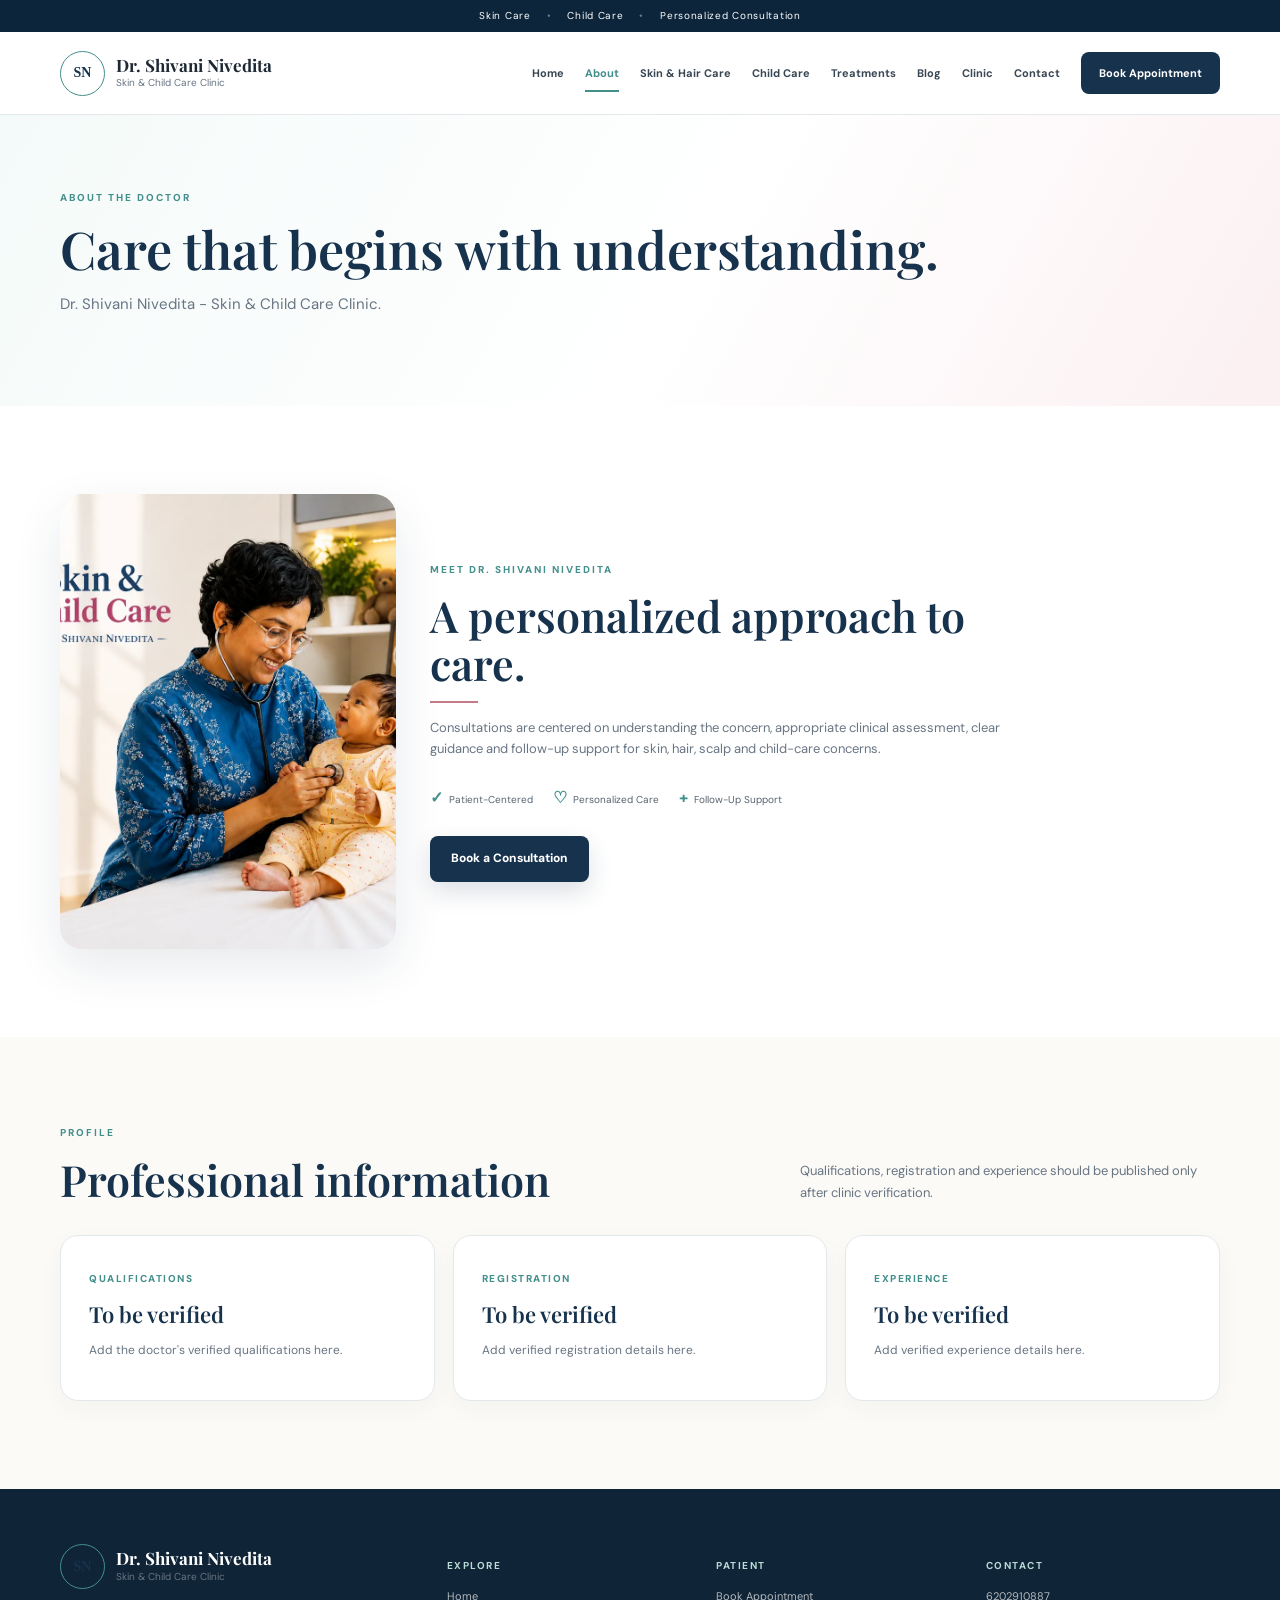
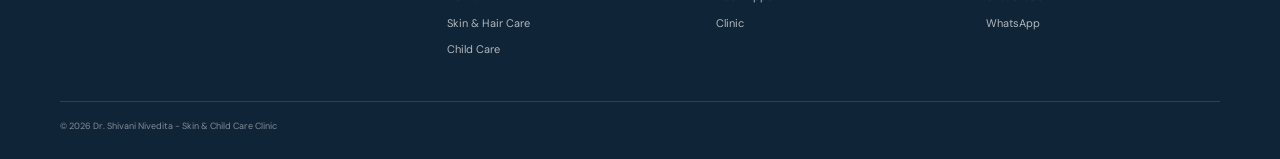
==== about.html @ 40f439fd "Add dedicated doctor about page" ====
<!doctype html><html lang="en"><head><meta charset="UTF-8"><meta name="viewport" content="width=device-width,initial-scale=1"><meta name="description" content="About Dr. Shivani Nivedita and her patient-centered Skin & Child Care Clinic."><title>About Dr. Shivani Nivedita | Skin & Child Care Clinic</title><link rel="stylesheet" href="clinic.css"><link href="https://fonts.googleapis.com/css2?family=DM+Sans:wght@400;500;600;700&family=Playfair+Display:wght@600;700&display=swap" rel="stylesheet"></head><body><div class="topline">Skin Care <span>•</span> Child Care <span>•</span> Personalized Consultation</div><header class="header"><div class="container nav-wrap"><a class="brand" href="index.html"><span class="brand-mark">SN</span><span><b>Dr. Shivani Nivedita</b><small>Skin & Child Care Clinic</small></span></a><button class="menu-toggle">☰</button><nav class="nav"><a href="index.html">Home</a><a class="active" href="about.html">About</a><a href="skin-hair-care.html">Skin & Hair Care</a><a href="child-care.html">Child Care</a><a href="treatments.html">Treatments</a><a href="blog.html">Blog</a><a href="clinic.html">Clinic</a><a href="contact.html">Contact</a><a class="nav-btn" href="appointment.html">Book Appointment</a></nav></div></header><main><section class="page-hero"><div class="container"><div class="eyebrow">ABOUT THE DOCTOR</div><h1>Care that begins with understanding.</h1><p>Dr. Shivani Nivedita - Skin & Child Care Clinic.</p></div></section><section class="section"><div class="container intro-grid"><div class="portrait"><img src="doctor-shivani.jpg" alt="Dr. Shivani Nivedita"></div><div><div class="eyebrow">MEET DR. SHIVANI NIVEDITA</div><h2>A personalized approach to care.</h2><div class="rule"></div><p>Consultations are centered on understanding the concern, appropriate clinical assessment, clear guidance and follow-up support for skin, hair, scalp and child-care concerns.</p><div class="mini-features"><span><b>✓</b>Patient-Centered</span><span><b>♡</b>Personalized Care</span><span><b>+</b>Follow-Up Support</span></div><a class="btn primary" href="appointment.html">Book a Consultation</a></div></div></section><section class="section tinted"><div class="container"><div class="section-title"><div><div class="eyebrow">PROFILE</div><h2>Professional information</h2></div><p>Qualifications, registration and experience should be published only after clinic verification.</p></div><div class="content-grid"><article class="info-card"><span class="number">QUALIFICATIONS</span><h3>To be verified</h3><p>Add the doctor's verified qualifications here.</p></article><article class="info-card"><span class="number">REGISTRATION</span><h3>To be verified</h3><p>Add verified registration details here.</p></article><article class="info-card"><span class="number">EXPERIENCE</span><h3>To be verified</h3><p>Add verified experience details here.</p></article></div></div></section></main><footer><div class="container footer-grid"><div><div class="brand"><span class="brand-mark">SN</span><span><b>Dr. Shivani Nivedita</b><small>Skin & Child Care Clinic</small></span></div></div><div><h4>Explore</h4><a href="index.html">Home</a><a href="skin-hair-care.html">Skin & Hair Care</a><a href="child-care.html">Child Care</a></div><div><h4>Patient</h4><a href="appointment.html">Book Appointment</a><a href="clinic.html">Clinic</a></div><div><h4>Contact</h4><a href="tel:+916202910887">6202910887</a><a href="https://wa.me/916202910887">WhatsApp</a></div></div><div class="container footer-bottom">© 2026 Dr. Shivani Nivedita - Skin & Child Care Clinic</div></footer><div class="mobile-bar"><a href="tel:+916202910887">Call</a><a href="https://wa.me/916202910887">WhatsApp</a><a href="appointment.html">Book Appointment</a></div><script src="script.js"></script></body></html>
---- clinic.css ----
:root{--navy:#17324d;--navy2:#0d253a;--teal:#438f8b;--teal-light:#eaf6f4;--rose:#c47b88;--rose-light:#fbf0f2;--cream:#fbfaf7;--ink:#1d2834;--muted:#687583;--line:#e3e8eb;--shadow:0 18px 48px rgba(18,45,65,.10)}*{box-sizing:border-box}html{scroll-behavior:smooth}body{margin:0;color:var(--ink);font-family:'DM Sans',Arial,sans-serif;line-height:1.65;background:#fff}a{text-decoration:none;color:inherit}.container{width:min(1160px,calc(100% - 40px));margin:auto}.topline{height:32px;background:var(--navy2);color:#fff;display:flex;justify-content:center;align-items:center;gap:16px;font-size:10px;letter-spacing:.7px}.topline span{opacity:.4}.header{position:sticky;top:0;z-index:50;background:rgba(255,255,255,.97);backdrop-filter:blur(14px);border-bottom:1px solid var(--line)}.nav-wrap{min-height:82px;display:flex;align-items:center;justify-content:space-between}.brand{display:flex;align-items:center;gap:11px}.brand-mark{width:45px;height:45px;border:1.5px solid var(--teal);border-radius:50%;display:grid;place-items:center;color:var(--navy);font:700 14px Georgia,serif}.brand b{display:block;font:700 17px 'Playfair Display',Georgia,serif;line-height:1.2}.brand small{display:block;color:var(--muted);font-size:10px}.nav{display:flex;align-items:center;gap:21px;font-size:11px;font-weight:700;color:#394754}.nav a{padding:30px 0;position:relative}.nav a:hover,.nav a.active{color:var(--teal)}.nav a.active:after{content:'';position:absolute;left:0;right:0;bottom:20px;height:2px;background:var(--teal)}.nav-btn{background:var(--navy);color:#fff!important;padding:12px 18px!important;border-radius:8px}.menu-toggle{display:none;border:0;background:none;color:var(--navy);font-size:25px}.hero{background:linear-gradient(120deg,#fbf8f5,#fff 48%,#edf7f6)}.hero-grid{display:grid;grid-template-columns:48% 52%;min-height:620px}.hero-copy{display:flex;align-items:center;padding:60px 42px 60px 0}.eyebrow{font-size:10px;letter-spacing:2px;color:var(--teal);font-weight:800;margin-bottom:14px}.hero h1{font:600 58px/1.05 'Playfair Display',Georgia,serif;letter-spacing:-1.5px;color:var(--navy);margin:0}.hero h1 em{font-style:normal;color:var(--rose)}.hero p{font-size:15px;color:var(--muted);max-width:520px;margin:22px 0}.actions{display:flex;gap:12px;flex-wrap:wrap;margin-top:26px}.btn{display:inline-flex;align-items:center;justify-content:center;min-height:46px;padding:12px 20px;border-radius:8px;font-size:12px;font-weight:800;transition:.2s;border:1px solid transparent}.btn.primary{background:var(--navy);color:#fff;box-shadow:0 10px 24px rgba(23,50,77,.15)}.btn.primary:hover{transform:translateY(-2px);background:var(--navy2)}.btn.secondary{background:#fff;color:var(--navy);border-color:#bdc8ce}.trust{display:flex;gap:25px;flex-wrap:wrap;border-top:1px solid #e1e5e7;margin-top:30px;padding-top:20px;color:#687582;font-size:10px}.hero-visual{min-height:620px;overflow:hidden}.hero-visual img{width:100%;height:100%;object-fit:cover;object-position:center top;display:block}.service-strip{padding:20px 0 40px}.cards4{display:grid;grid-template-columns:repeat(4,1fr);gap:14px}.service-card{min-height:126px;padding:20px;border:1px solid var(--line);border-radius:16px;display:flex;align-items:center;gap:13px;box-shadow:0 7px 24px rgba(20,45,65,.04);transition:.2s}.service-card:hover{transform:translateY(-4px);box-shadow:var(--shadow)}.service-card.blush{background:var(--rose-light)}.service-card.mint{background:#eef8f7}.service-card.aqua{background:#edf7fb}.service-card.cream{background:#fdf8f1}.service-card i{width:48px;height:48px;flex:0 0 48px;border-radius:50%;background:#fff;display:grid;place-items:center;font-style:normal;color:var(--teal);font-size:22px}.service-card b{font:700 16px 'Playfair Display',Georgia,serif;color:var(--navy)}.service-card p{font-size:10px;line-height:1.45;color:var(--muted);margin:3px 0 0}.service-card>span{margin-left:auto;color:var(--teal);font-weight:800}.section{padding:88px 0}.intro-grid{display:grid;grid-template-columns:29% 51% 20%;gap:34px;align-items:center}.portrait{height:455px;border-radius:22px;overflow:hidden;background:#edf1f2;box-shadow:var(--shadow)}.portrait img{width:100%;height:100%;object-fit:cover;object-position:center top}.section h2{font:600 43px/1.1 'Playfair Display',Georgia,serif;color:var(--navy);margin:0}.intro-grid h3{font:600 19px 'Playfair Display',Georgia,serif;color:var(--rose);margin:13px 0}.intro-grid p{font-size:13px;color:var(--muted)}.rule{width:48px;height:2px;background:var(--rose);margin:14px 0}.mini-features{display:flex;gap:20px;flex-wrap:wrap;margin:25px 0}.mini-features span{font-size:10px;color:#566370}.mini-features b{color:var(--teal);font-size:16px;margin-right:6px}.text-btn,.outline-link{font-size:11px;font-weight:800;color:var(--teal)}.quote{width:180px;height:180px;border-radius:50%;background:var(--rose-light);display:flex;flex-direction:column;align-items:center;justify-content:center;text-align:center;padding:22px}.quote>strong{font:48px Georgia;color:#dda7b0;line-height:.4}.quote p{font:16px/1.35 Georgia;color:#39414a}.quote small{font-size:9px;color:var(--rose);font-weight:700}.tinted{background:var(--cream)}.section-title{display:flex;justify-content:space-between;align-items:end;gap:30px;margin-bottom:32px}.section-title p{max-width:420px;color:var(--muted);font-size:13px;margin:0}.condition-grid{display:grid;grid-template-columns:repeat(9,1fr);gap:10px}.condition-grid a{min-height:112px;padding:12px 6px;background:#fff;border:1px solid var(--line);border-radius:13px;display:flex;flex-direction:column;justify-content:center;align-items:center;text-align:center;gap:9px;color:var(--teal);font-size:22px}.condition-grid b{font-size:9px;line-height:1.3;color:var(--ink)}.outline-link{display:block;width:max-content;border:1px solid var(--teal);border-radius:8px;padding:11px 22px;margin:26px auto 0}.two-panels{display:grid;grid-template-columns:1fr 1fr;gap:18px}.two-panels>a{min-height:285px;border-radius:22px;padding:38px 34px;border:1px solid #e1e9ea;background:linear-gradient(135deg,#edf8f7,#fff)}.two-panels>a+a{background:linear-gradient(135deg,#fdf2f3,#fff);border-color:#f0dfe2}.two-panels small{font-size:10px;letter-spacing:1.8px;color:var(--teal);font-weight:800}.two-panels h2{font-size:35px;margin:12px 0}.two-panels p{color:var(--muted);font-size:13px}.two-panels b{font-size:11px;color:var(--navy)}.journey{padding:82px 0;background:var(--navy2);color:#fff}.journey h2{color:#fff}.journey .light{color:#b9dcd8}.journey-grid{display:grid;grid-template-columns:repeat(4,1fr);gap:20px;margin-top:40px}.journey-grid>div{border-top:1px solid rgba(255,255,255,.18);padding:18px 4px}.journey-grid small{color:#9fd0cb;font-weight:800}.journey-grid h3{font:22px 'Playfair Display',Georgia,serif;margin:11px 0 4px}.journey-grid p{font-size:11px;color:rgba(255,255,255,.65);margin:0}.location-card{display:grid;grid-template-columns:1fr 1fr;gap:50px;align-items:center;background:#f3f8f8;border-radius:25px;padding:48px}.location-card p{font-size:13px;color:var(--muted)}.details{border-top:1px solid #d8e2e2;border-bottom:1px solid #d8e2e2;padding:13px 0;margin:22px 0;display:flex;flex-direction:column}.details b{font-size:9px;letter-spacing:1.5px;color:var(--teal)}.details span{font-size:12px;color:var(--muted)}.location-art{min-height:310px;border-radius:22px;background:linear-gradient(145deg,#dbeceb,#f7ecee);display:flex;flex-direction:column;align-items:center;justify-content:center;text-align:center;color:var(--navy)}.location-art span{font-size:10px;letter-spacing:2px;color:var(--teal);font-weight:800}.location-art b{font:30px 'Playfair Display',Georgia,serif;margin:10px}.cta{background:var(--teal);padding:58px 0;color:#fff}.cta-inner{display:flex;align-items:center;justify-content:space-between;gap:30px}.cta h2{font:40px 'Playfair Display',Georgia,serif;margin:0;color:#fff}.cta p{font-size:12px;color:rgba(255,255,255,.78)}.cta-actions{display:flex;gap:10px;flex-wrap:wrap}.btn.light{background:#fff;color:var(--navy)}.btn.whatsapp{background:#fff;color:#356c5f}.btn.ghost{border-color:rgba(255,255,255,.55);color:#fff}footer{background:#102437;color:#fff}.footer-grid{display:grid;grid-template-columns:1.5fr 1fr 1fr 1fr;gap:35px;padding:55px 0 35px}.footer-grid h4{font-size:10px;letter-spacing:1.5px;text-transform:uppercase;color:#b9dcd8}.footer-grid a:not(.brand){display:block;font-size:11px;color:rgba(255,255,255,.68);margin:8px 0}.footer-grid p{font-size:11px;color:rgba(255,255,255,.5);max-width:330px}.footer-bottom{border-top:1px solid rgba(255,255,255,.13);padding:17px 0 25px;color:rgba(255,255,255,.48);font-size:9px}.mobile-bar{display:none}
.page-hero{background:linear-gradient(120deg,#f4faf9,#fff 55%,#fbf0f2);padding:75px 0}.page-hero h1{font:600 52px/1.08 'Playfair Display',Georgia,serif;color:var(--navy);margin:0}.page-hero p{max-width:700px;color:var(--muted);font-size:15px}.content-grid{display:grid;grid-template-columns:repeat(3,1fr);gap:18px}.info-card{border:1px solid var(--line);border-radius:18px;padding:28px;background:#fff;box-shadow:0 8px 25px rgba(20,45,65,.035)}.info-card h3{font:600 22px 'Playfair Display',Georgia,serif;color:var(--navy);margin:8px 0}.info-card p{font-size:12px;color:var(--muted)}.number{font-size:10px;letter-spacing:1.5px;color:var(--teal);font-weight:800}.faq-grid{display:grid;grid-template-columns:1fr 1fr;gap:12px}.faq details{border:1px solid var(--line);border-radius:14px;padding:16px}.faq summary{font:700 14px 'Playfair Display',Georgia,serif;cursor:pointer;color:var(--navy)}.faq p{font-size:11px;color:var(--muted)}.form-layout{display:grid;grid-template-columns:.8fr 1.2fr;gap:35px}.form-box{background:#fff;border:1px solid var(--line);border-radius:20px;padding:28px;box-shadow:var(--shadow)}.form-row{display:grid;grid-template-columns:1fr 1fr;gap:10px}.form-box input,.form-box select,.form-box textarea{width:100%;margin:0 0 10px;padding:13px;border:1px solid #dfe4e7;border-radius:8px;font:inherit;font-size:12px}.form-box button{width:100%;border:0;cursor:pointer}.whatsapp-box{display:inline-flex;margin-top:12px;padding:13px 16px;border:1px solid #cfe1dd;border-radius:9px;background:#f5fbfa;color:#356c5f;font-size:12px;font-weight:800}
@media(max-width:1050px){.nav{gap:12px}.condition-grid{grid-template-columns:repeat(5,1fr)}.intro-grid{grid-template-columns:34% 1fr}.quote{display:none}.hero h1{font-size:49px}}
@media(max-width:800px){.container{width:min(100% - 28px,680px)}.topline{font-size:9px}.nav{display:none;position:absolute;left:14px;right:14px;top:72px;background:#fff;border:1px solid var(--line);border-radius:14px;padding:8px;box-shadow:var(--shadow);flex-direction:column;align-items:stretch;gap:0}.nav.open{display:flex}.nav a{padding:12px}.nav a.active:after{display:none}.nav-btn{text-align:center;margin-top:5px}.menu-toggle{display:block}.hero-grid{display:flex;flex-direction:column-reverse}.hero-visual{min-height:390px;height:60vw;max-height:520px}.hero-copy{padding:48px 0}.hero h1{font-size:42px}.hero p{font-size:14px}.actions .btn{min-width:150px}.cards4{grid-template-columns:1fr 1fr}.service-card{min-height:116px;padding:15px}.section{padding:65px 0}.intro-grid{grid-template-columns:1fr}.portrait{height:420px;max-width:420px}.section h2{font-size:37px}.section-title{display:block}.section-title p{margin-top:10px}.condition-grid{grid-template-columns:repeat(3,1fr)}.two-panels{grid-template-columns:1fr}.journey-grid{grid-template-columns:1fr 1fr}.location-card{grid-template-columns:1fr;padding:30px}.location-art{min-height:230px}.cta-inner{display:block}.cta-actions{margin-top:24px}.footer-grid{grid-template-columns:1fr 1fr}.page-hero h1{font-size:42px}.content-grid{grid-template-columns:1fr 1fr}.form-layout{grid-template-columns:1fr}.mobile-bar{display:grid;position:fixed;left:0;right:0;bottom:0;z-index:100;grid-template-columns:1fr 1fr 1.35fr;background:var(--navy2);box-shadow:0 -8px 25px rgba(0,0,0,.12)}.mobile-bar a{color:#fff;text-align:center;padding:11px 5px;font-size:11px;border-right:1px solid rgba(255,255,255,.14)}body{padding-bottom:52px}}
@media(max-width:480px){.cards4,.content-grid,.faq-grid{grid-template-columns:1fr}.hero h1{font-size:37px}.hero-visual{height:430px}.actions{display:grid}.actions .btn{width:100%}.trust{gap:12px}.condition-grid{grid-template-columns:repeat(2,1fr)}.journey-grid{grid-template-columns:1fr}.footer-grid{grid-template-columns:1fr}.page-hero{padding:55px 0}.page-hero h1{font-size:36px}}
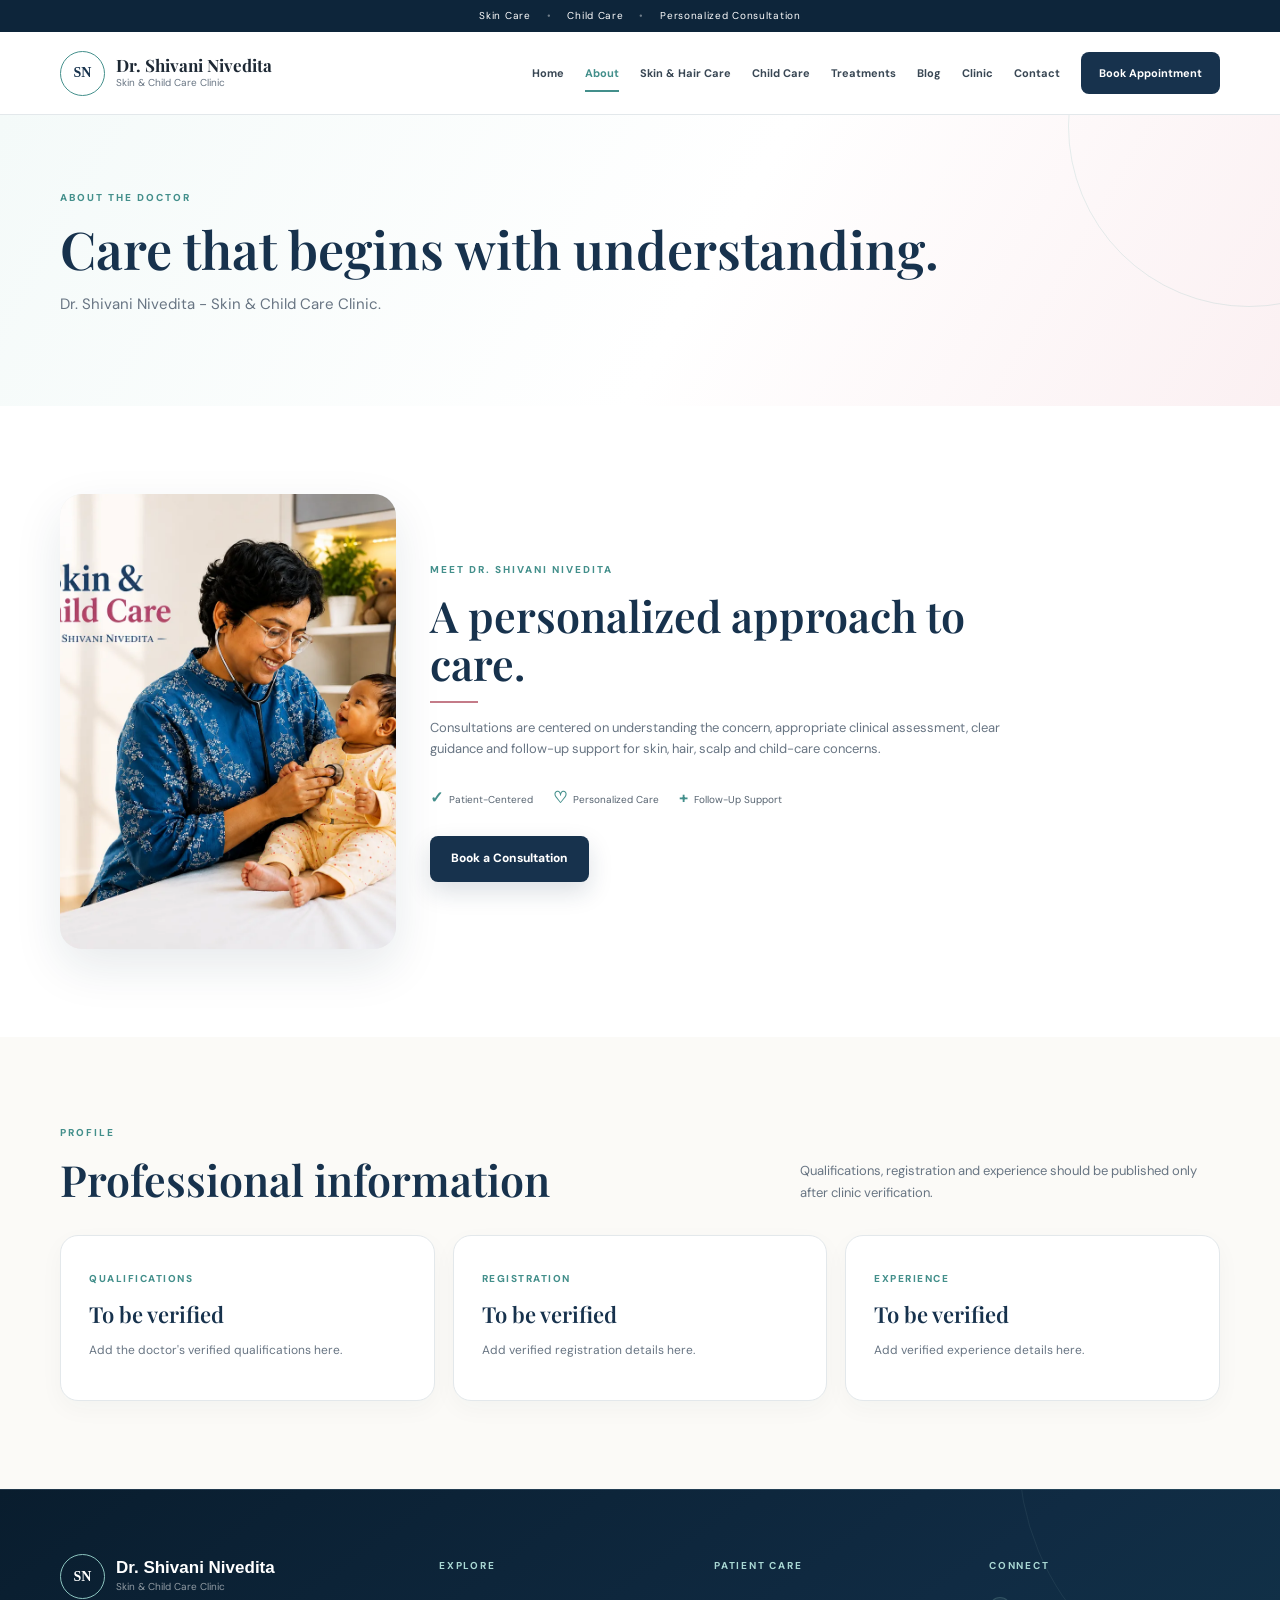
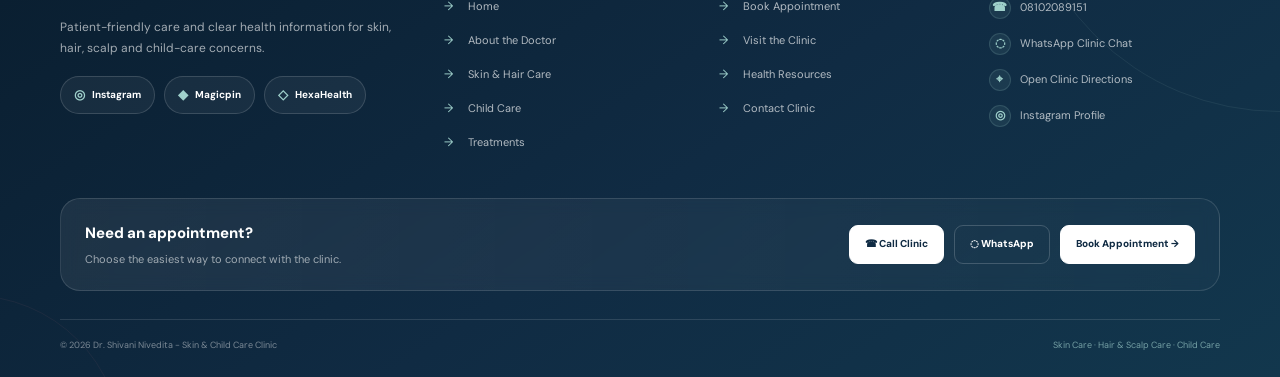
==== commit fc28ebd4: "Update clinic phone number on About page" ====
--- a/about.html
+++ b/about.html
@@ -1 +1 @@
-<!doctype html><html lang="en"><head><meta charset="UTF-8"><meta name="viewport" content="width=device-width,initial-scale=1"><meta name="description" content="About Dr. Shivani Nivedita and her patient-centered Skin & Child Care Clinic."><title>About Dr. Shivani Nivedita | Skin & Child Care Clinic</title><link rel="stylesheet" href="clinic.css"><link href="https://fonts.googleapis.com/css2?family=DM+Sans:wght@400;500;600;700&family=Playfair+Display:wght@600;700&display=swap" rel="stylesheet"></head><body><div class="topline">Skin Care <span>•</span> Child Care <span>•</span> Personalized Consultation</div><header class="header"><div class="container nav-wrap"><a class="brand" href="index.html"><span class="brand-mark">SN</span><span><b>Dr. Shivani Nivedita</b><small>Skin & Child Care Clinic</small></span></a><button class="menu-toggle">☰</button><nav class="nav"><a href="index.html">Home</a><a class="active" href="about.html">About</a><a href="skin-hair-care.html">Skin & Hair Care</a><a href="child-care.html">Child Care</a><a href="treatments.html">Treatments</a><a href="blog.html">Blog</a><a href="clinic.html">Clinic</a><a href="contact.html">Contact</a><a class="nav-btn" href="appointment.html">Book Appointment</a></nav></div></header><main><section class="page-hero"><div class="container"><div class="eyebrow">ABOUT THE DOCTOR</div><h1>Care that begins with understanding.</h1><p>Dr. Shivani Nivedita - Skin & Child Care Clinic.</p></div></section><section class="section"><div class="container intro-grid"><div class="portrait"><img src="doctor-shivani.jpg" alt="Dr. Shivani Nivedita"></div><div><div class="eyebrow">MEET DR. SHIVANI NIVEDITA</div><h2>A personalized approach to care.</h2><div class="rule"></div><p>Consultations are centered on understanding the concern, appropriate clinical assessment, clear guidance and follow-up support for skin, hair, scalp and child-care concerns.</p><div class="mini-features"><span><b>✓</b>Patient-Centered</span><span><b>♡</b>Personalized Care</span><span><b>+</b>Follow-Up Support</span></div><a class="btn primary" href="appointment.html">Book a Consultation</a></div></div></section><section class="section tinted"><div class="container"><div class="section-title"><div><div class="eyebrow">PROFILE</div><h2>Professional information</h2></div><p>Qualifications, registration and experience should be published only after clinic verification.</p></div><div class="content-grid"><article class="info-card"><span class="number">QUALIFICATIONS</span><h3>To be verified</h3><p>Add the doctor's verified qualifications here.</p></article><article class="info-card"><span class="number">REGISTRATION</span><h3>To be verified</h3><p>Add verified registration details here.</p></article><article class="info-card"><span class="number">EXPERIENCE</span><h3>To be verified</h3><p>Add verified experience details here.</p></article></div></div></section></main><footer><div class="container footer-grid"><div><div class="brand"><span class="brand-mark">SN</span><span><b>Dr. Shivani Nivedita</b><small>Skin & Child Care Clinic</small></span></div></div><div><h4>Explore</h4><a href="index.html">Home</a><a href="skin-hair-care.html">Skin & Hair Care</a><a href="child-care.html">Child Care</a></div><div><h4>Patient</h4><a href="appointment.html">Book Appointment</a><a href="clinic.html">Clinic</a></div><div><h4>Contact</h4><a href="tel:+916202910887">6202910887</a><a href="https://wa.me/916202910887">WhatsApp</a></div></div><div class="container footer-bottom">© 2026 Dr. Shivani Nivedita - Skin & Child Care Clinic</div></footer><div class="mobile-bar"><a href="tel:+916202910887">Call</a><a href="https://wa.me/916202910887">WhatsApp</a><a href="appointment.html">Book Appointment</a></div><script src="script.js"></script></body></html>+<!doctype html><html lang="en"><head><meta charset="UTF-8"><meta name="viewport" content="width=device-width,initial-scale=1"><meta name="description" content="About Dr. Shivani Nivedita and her patient-centered Skin & Child Care Clinic."><title>About Dr. Shivani Nivedita | Skin & Child Care Clinic</title><link rel="stylesheet" href="clinic.css"><link href="https://fonts.googleapis.com/css2?family=DM+Sans:wght@400;500;600;700&family=Playfair+Display:wght@600;700&display=swap" rel="stylesheet"></head><body><div class="topline">Skin Care <span>•</span> Child Care <span>•</span> Personalized Consultation</div><header class="header"><div class="container nav-wrap"><a class="brand" href="index.html"><span class="brand-mark">SN</span><span><b>Dr. Shivani Nivedita</b><small>Skin & Child Care Clinic</small></span></a><button class="menu-toggle">☰</button><nav class="nav"><a href="index.html">Home</a><a class="active" href="about.html">About</a><a href="skin-hair-care.html">Skin & Hair Care</a><a href="child-care.html">Child Care</a><a href="treatments.html">Treatments</a><a href="blog.html">Blog</a><a href="clinic.html">Clinic</a><a href="contact.html">Contact</a><a class="nav-btn" href="appointment.html">Book Appointment</a></nav></div></header><main><section class="page-hero"><div class="container"><div class="eyebrow">ABOUT THE DOCTOR</div><h1>Care that begins with understanding.</h1><p>Dr. Shivani Nivedita - Skin & Child Care Clinic.</p></div></section><section class="section"><div class="container intro-grid"><div class="portrait"><img src="doctor-shivani.jpg" alt="Dr. Shivani Nivedita"></div><div><div class="eyebrow">MEET DR. SHIVANI NIVEDITA</div><h2>A personalized approach to care.</h2><div class="rule"></div><p>Consultations are centered on understanding the concern, appropriate clinical assessment, clear guidance and follow-up support for skin, hair, scalp and child-care concerns.</p><div class="mini-features"><span><b>✓</b>Patient-Centered</span><span><b>♡</b>Personalized Care</span><span><b>+</b>Follow-Up Support</span></div><a class="btn primary" href="appointment.html">Book a Consultation</a></div></div></section><section class="section tinted"><div class="container"><div class="section-title"><div><div class="eyebrow">PROFILE</div><h2>Professional information</h2></div><p>Qualifications, registration and experience should be published only after clinic verification.</p></div><div class="content-grid"><article class="info-card"><span class="number">QUALIFICATIONS</span><h3>To be verified</h3><p>Add the doctor's verified qualifications here.</p></article><article class="info-card"><span class="number">REGISTRATION</span><h3>To be verified</h3><p>Add verified registration details here.</p></article><article class="info-card"><span class="number">EXPERIENCE</span><h3>To be verified</h3><p>Add verified experience details here.</p></article></div></div></section></main><footer><div class="container footer-grid"><div><div class="brand"><span class="brand-mark">SN</span><span><b>Dr. Shivani Nivedita</b><small>Skin & Child Care Clinic</small></span></div></div><div><h4>Explore</h4><a href="index.html">Home</a><a href="skin-hair-care.html">Skin & Hair Care</a><a href="child-care.html">Child Care</a></div><div><h4>Patient</h4><a href="appointment.html">Book Appointment</a><a href="clinic.html">Clinic</a></div><div><h4>Contact</h4><a href="tel:+918102089151">08102089151</a><a href="https://wa.me/918102089151">WhatsApp</a></div></div><div class="container footer-bottom">© 2026 Dr. Shivani Nivedita - Skin & Child Care Clinic</div></footer><div class="mobile-bar"><a href="tel:+918102089151">Call</a><a href="https://wa.me/918102089151">WhatsApp</a><a href="appointment.html">Book Appointment</a></div><script src="script.js"></script></body></html>
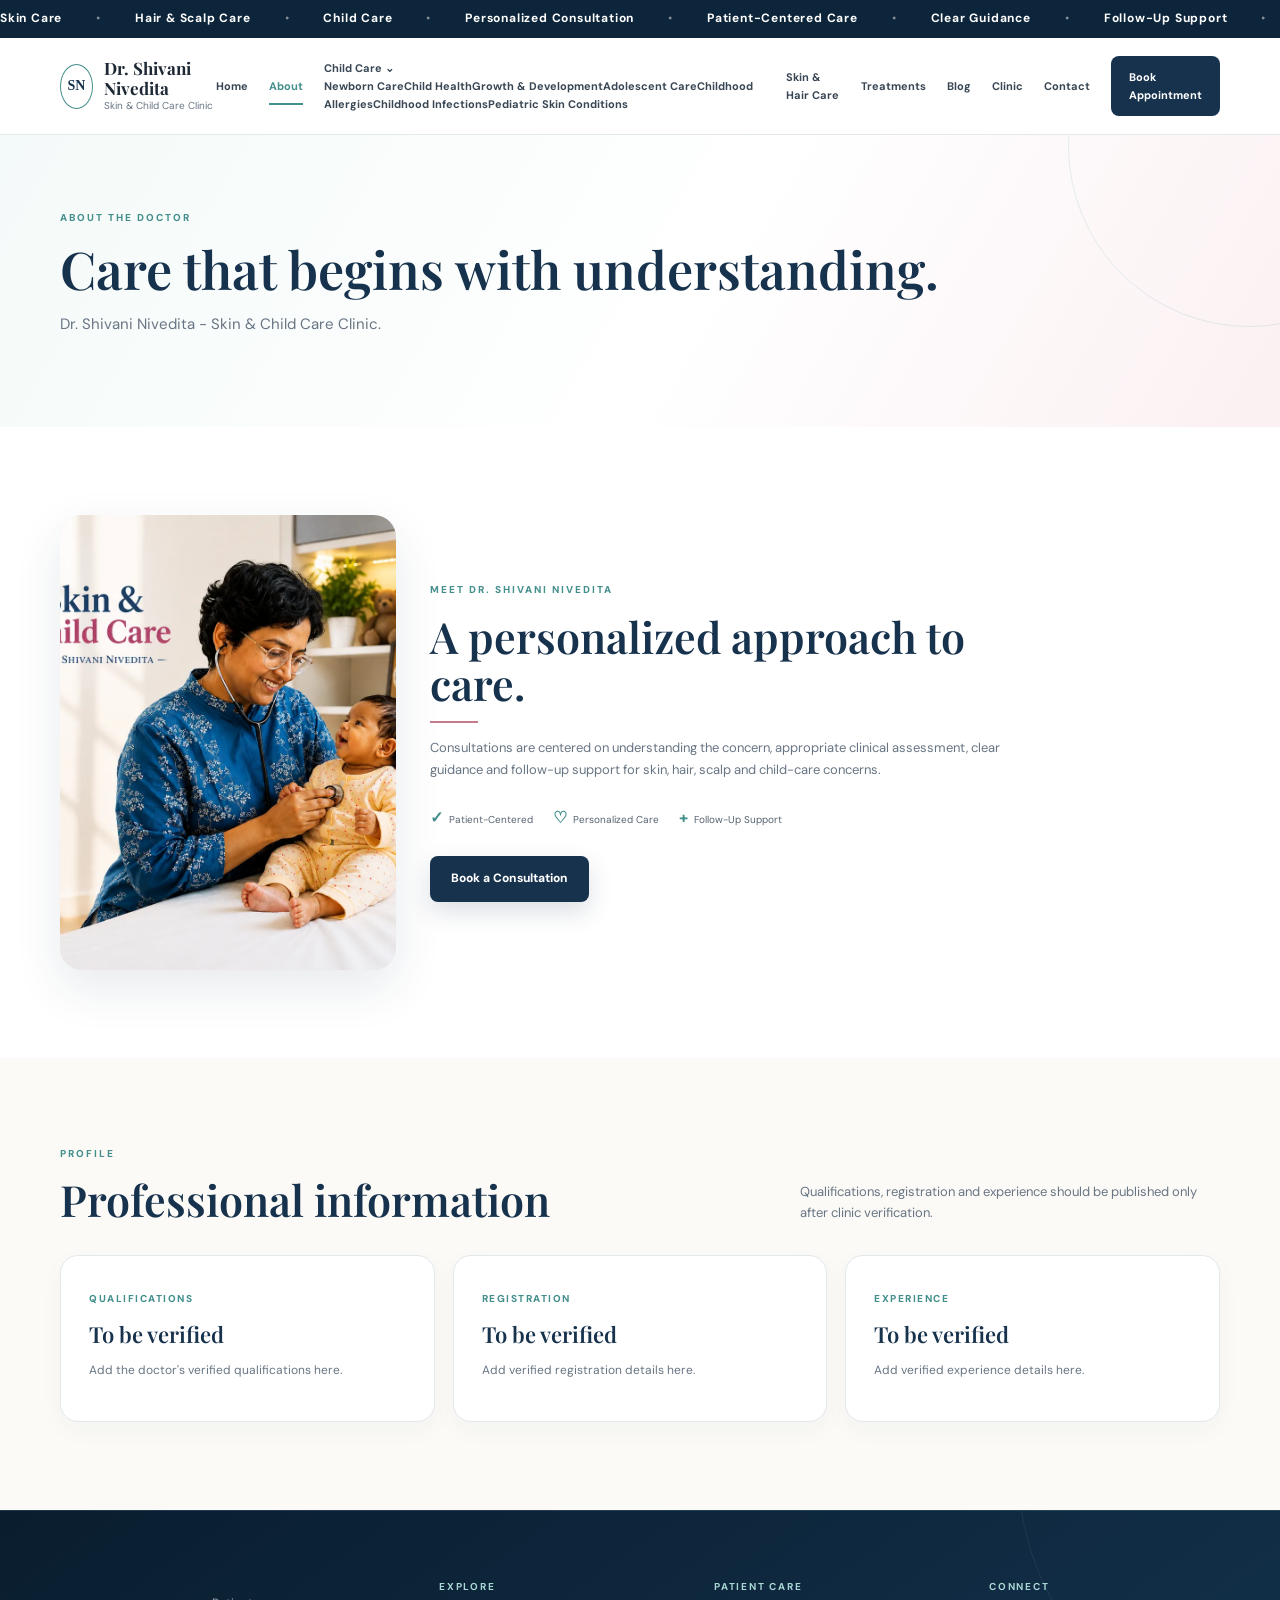
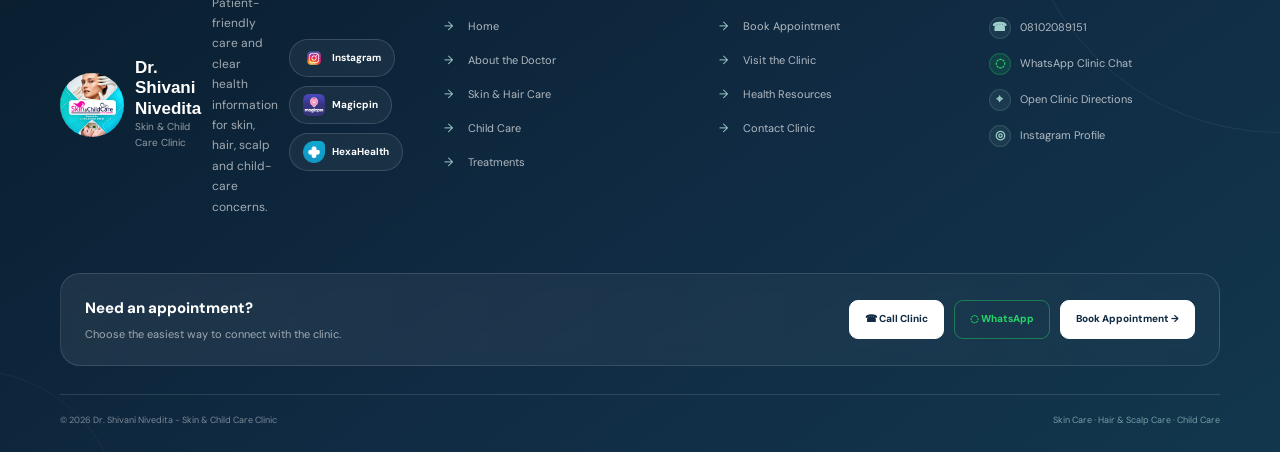
==== commit 38544447: "Reorder Child Care navigation and add newborn/adolescent categories" ====
--- a/about.html
+++ b/about.html
@@ -1 +1 @@
-<!doctype html><html lang="en"><head><meta charset="UTF-8"><meta name="viewport" content="width=device-width,initial-scale=1"><meta name="description" content="About Dr. Shivani Nivedita and her patient-centered Skin & Child Care Clinic."><title>About Dr. Shivani Nivedita | Skin & Child Care Clinic</title><link rel="stylesheet" href="clinic.css"><link href="https://fonts.googleapis.com/css2?family=DM+Sans:wght@400;500;600;700&family=Playfair+Display:wght@600;700&display=swap" rel="stylesheet"></head><body><div class="topline">Skin Care <span>•</span> Child Care <span>•</span> Personalized Consultation</div><header class="header"><div class="container nav-wrap"><a class="brand" href="index.html"><span class="brand-mark">SN</span><span><b>Dr. Shivani Nivedita</b><small>Skin & Child Care Clinic</small></span></a><button class="menu-toggle">☰</button><nav class="nav"><a href="index.html">Home</a><a class="active" href="about.html">About</a><a href="skin-hair-care.html">Skin & Hair Care</a><a href="child-care.html">Child Care</a><a href="treatments.html">Treatments</a><a href="blog.html">Blog</a><a href="clinic.html">Clinic</a><a href="contact.html">Contact</a><a class="nav-btn" href="appointment.html">Book Appointment</a></nav></div></header><main><section class="page-hero"><div class="container"><div class="eyebrow">ABOUT THE DOCTOR</div><h1>Care that begins with understanding.</h1><p>Dr. Shivani Nivedita - Skin & Child Care Clinic.</p></div></section><section class="section"><div class="container intro-grid"><div class="portrait"><img src="doctor-shivani.jpg" alt="Dr. Shivani Nivedita"></div><div><div class="eyebrow">MEET DR. SHIVANI NIVEDITA</div><h2>A personalized approach to care.</h2><div class="rule"></div><p>Consultations are centered on understanding the concern, appropriate clinical assessment, clear guidance and follow-up support for skin, hair, scalp and child-care concerns.</p><div class="mini-features"><span><b>✓</b>Patient-Centered</span><span><b>♡</b>Personalized Care</span><span><b>+</b>Follow-Up Support</span></div><a class="btn primary" href="appointment.html">Book a Consultation</a></div></div></section><section class="section tinted"><div class="container"><div class="section-title"><div><div class="eyebrow">PROFILE</div><h2>Professional information</h2></div><p>Qualifications, registration and experience should be published only after clinic verification.</p></div><div class="content-grid"><article class="info-card"><span class="number">QUALIFICATIONS</span><h3>To be verified</h3><p>Add the doctor's verified qualifications here.</p></article><article class="info-card"><span class="number">REGISTRATION</span><h3>To be verified</h3><p>Add verified registration details here.</p></article><article class="info-card"><span class="number">EXPERIENCE</span><h3>To be verified</h3><p>Add verified experience details here.</p></article></div></div></section></main><footer><div class="container footer-grid"><div><div class="brand"><span class="brand-mark">SN</span><span><b>Dr. Shivani Nivedita</b><small>Skin & Child Care Clinic</small></span></div></div><div><h4>Explore</h4><a href="index.html">Home</a><a href="skin-hair-care.html">Skin & Hair Care</a><a href="child-care.html">Child Care</a></div><div><h4>Patient</h4><a href="appointment.html">Book Appointment</a><a href="clinic.html">Clinic</a></div><div><h4>Contact</h4><a href="tel:+918102089151">08102089151</a><a href="https://wa.me/918102089151">WhatsApp</a></div></div><div class="container footer-bottom">© 2026 Dr. Shivani Nivedita - Skin & Child Care Clinic</div></footer><div class="mobile-bar"><a href="tel:+918102089151">Call</a><a href="https://wa.me/918102089151">WhatsApp</a><a href="appointment.html">Book Appointment</a></div><script src="script.js"></script></body></html>+<!doctype html><html lang="en"><head><meta charset="UTF-8"><meta name="viewport" content="width=device-width,initial-scale=1"><meta name="description" content="About Dr. Shivani Nivedita and her patient-centered Skin & Child Care Clinic."><title>About Dr. Shivani Nivedita | Skin & Child Care Clinic</title><link rel="stylesheet" href="clinic.css"><link href="https://fonts.googleapis.com/css2?family=DM+Sans:wght@400;500;600;700&family=Playfair+Display:wght@600;700&display=swap" rel="stylesheet"></head><body><div class="topline">Skin Care <span>•</span> Child Care <span>•</span> Personalized Consultation</div><header class="header"><div class="container nav-wrap"><a class="brand" href="index.html"><span class="brand-mark">SN</span><span><b>Dr. Shivani Nivedita</b><small>Skin & Child Care Clinic</small></span></a><button class="menu-toggle">☰</button><nav class="nav"><a href="index.html">Home</a><a class="active" href="about.html">About</a><div class="nav-dropdown"><a href="child-care.html">Child Care <span class="dropdown-arrow">⌄</span></a><div class="dropdown-menu"><a href="child-care.html#newborn-care">Newborn Care</a><a href="child-care.html#child-health">Child Health</a><a href="child-care.html#growth-development">Growth & Development</a><a href="child-care.html#adolescent-care">Adolescent Care</a><a href="child-care.html#childhood-allergies">Childhood Allergies</a><a href="child-care.html#childhood-infections">Childhood Infections</a><a href="child-care.html#pediatric-skin">Pediatric Skin Conditions</a></div></div><a href="skin-hair-care.html">Skin & Hair Care</a><a href="treatments.html">Treatments</a><a href="blog.html">Blog</a><a href="clinic.html">Clinic</a><a href="contact.html">Contact</a><a class="nav-btn" href="appointment.html">Book Appointment</a></nav></div></header><main><section class="page-hero"><div class="container"><div class="eyebrow">ABOUT THE DOCTOR</div><h1>Care that begins with understanding.</h1><p>Dr. Shivani Nivedita - Skin & Child Care Clinic.</p></div></section><section class="section"><div class="container intro-grid"><div class="portrait"><img src="doctor-shivani.jpg" alt="Dr. Shivani Nivedita"></div><div><div class="eyebrow">MEET DR. SHIVANI NIVEDITA</div><h2>A personalized approach to care.</h2><div class="rule"></div><p>Consultations are centered on understanding the concern, appropriate clinical assessment, clear guidance and follow-up support for skin, hair, scalp and child-care concerns.</p><div class="mini-features"><span><b>✓</b>Patient-Centered</span><span><b>♡</b>Personalized Care</span><span><b>+</b>Follow-Up Support</span></div><a class="btn primary" href="appointment.html">Book a Consultation</a></div></div></section><section class="section tinted"><div class="container"><div class="section-title"><div><div class="eyebrow">PROFILE</div><h2>Professional information</h2></div><p>Qualifications, registration and experience should be published only after clinic verification.</p></div><div class="content-grid"><article class="info-card"><span class="number">QUALIFICATIONS</span><h3>To be verified</h3><p>Add the doctor's verified qualifications here.</p></article><article class="info-card"><span class="number">REGISTRATION</span><h3>To be verified</h3><p>Add verified registration details here.</p></article><article class="info-card"><span class="number">EXPERIENCE</span><h3>To be verified</h3><p>Add verified experience details here.</p></article></div></div></section></main><footer><div class="container footer-grid"><div><div class="brand"><span class="brand-mark">SN</span><span><b>Dr. Shivani Nivedita</b><small>Skin & Child Care Clinic</small></span></div></div><div><h4>Explore</h4><a href="index.html">Home</a><a href="skin-hair-care.html">Skin & Hair Care</a><a href="child-care.html">Child Care</a></div><div><h4>Patient</h4><a href="appointment.html">Book Appointment</a><a href="clinic.html">Clinic</a></div><div><h4>Contact</h4><a href="tel:+918102089151">08102089151</a><a href="https://wa.me/918102089151">WhatsApp</a></div></div><div class="container footer-bottom">© 2026 Dr. Shivani Nivedita - Skin & Child Care Clinic</div></footer><div class="mobile-bar"><a href="tel:+918102089151">Call</a><a href="https://wa.me/918102089151">WhatsApp</a><a href="appointment.html">Book Appointment</a></div><script src="script.js"></script></body></html>
--- a/clinic.css
+++ b/clinic.css
@@ -1,5 +1,5 @@
-:root{--navy:#17324d;--navy2:#0d253a;--teal:#438f8b;--teal-light:#eaf6f4;--rose:#c47b88;--rose-light:#fbf0f2;--cream:#fbfaf7;--ink:#1d2834;--muted:#687583;--line:#e3e8eb;--shadow:0 18px 48px rgba(18,45,65,.10)}*{box-sizing:border-box}html{scroll-behavior:smooth}body{margin:0;color:var(--ink);font-family:'DM Sans',Arial,sans-serif;line-height:1.65;background:#fff}a{text-decoration:none;color:inherit}.container{width:min(1160px,calc(100% - 40px));margin:auto}.topline{height:32px;background:var(--navy2);color:#fff;display:flex;justify-content:center;align-items:center;gap:16px;font-size:10px;letter-spacing:.7px}.topline span{opacity:.4}.header{position:sticky;top:0;z-index:50;background:rgba(255,255,255,.97);backdrop-filter:blur(14px);border-bottom:1px solid var(--line)}.nav-wrap{min-height:82px;display:flex;align-items:center;justify-content:space-between}.brand{display:flex;align-items:center;gap:11px}.brand-mark{width:45px;height:45px;border:1.5px solid var(--teal);border-radius:50%;display:grid;place-items:center;color:var(--navy);font:700 14px Georgia,serif}.brand b{display:block;font:700 17px 'Playfair Display',Georgia,serif;line-height:1.2}.brand small{display:block;color:var(--muted);font-size:10px}.nav{display:flex;align-items:center;gap:21px;font-size:11px;font-weight:700;color:#394754}.nav a{padding:30px 0;position:relative}.nav a:hover,.nav a.active{color:var(--teal)}.nav a.active:after{content:'';position:absolute;left:0;right:0;bottom:20px;height:2px;background:var(--teal)}.nav-btn{background:var(--navy);color:#fff!important;padding:12px 18px!important;border-radius:8px}.menu-toggle{display:none;border:0;background:none;color:var(--navy);font-size:25px}.hero{background:linear-gradient(120deg,#fbf8f5,#fff 48%,#edf7f6)}.hero-grid{display:grid;grid-template-columns:48% 52%;min-height:620px}.hero-copy{display:flex;align-items:center;padding:60px 42px 60px 0}.eyebrow{font-size:10px;letter-spacing:2px;color:var(--teal);font-weight:800;margin-bottom:14px}.hero h1{font:600 58px/1.05 'Playfair Display',Georgia,serif;letter-spacing:-1.5px;color:var(--navy);margin:0}.hero h1 em{font-style:normal;color:var(--rose)}.hero p{font-size:15px;color:var(--muted);max-width:520px;margin:22px 0}.actions{display:flex;gap:12px;flex-wrap:wrap;margin-top:26px}.btn{display:inline-flex;align-items:center;justify-content:center;min-height:46px;padding:12px 20px;border-radius:8px;font-size:12px;font-weight:800;transition:.2s;border:1px solid transparent}.btn.primary{background:var(--navy);color:#fff;box-shadow:0 10px 24px rgba(23,50,77,.15)}.btn.primary:hover{transform:translateY(-2px);background:var(--navy2)}.btn.secondary{background:#fff;color:var(--navy);border-color:#bdc8ce}.trust{display:flex;gap:25px;flex-wrap:wrap;border-top:1px solid #e1e5e7;margin-top:30px;padding-top:20px;color:#687582;font-size:10px}.hero-visual{min-height:620px;overflow:hidden}.hero-visual img{width:100%;height:100%;object-fit:cover;object-position:center top;display:block}.service-strip{padding:20px 0 40px}.cards4{display:grid;grid-template-columns:repeat(4,1fr);gap:14px}.service-card{min-height:126px;padding:20px;border:1px solid var(--line);border-radius:16px;display:flex;align-items:center;gap:13px;box-shadow:0 7px 24px rgba(20,45,65,.04);transition:.2s}.service-card:hover{transform:translateY(-4px);box-shadow:var(--shadow)}.service-card.blush{background:var(--rose-light)}.service-card.mint{background:#eef8f7}.service-card.aqua{background:#edf7fb}.service-card.cream{background:#fdf8f1}.service-card i{width:48px;height:48px;flex:0 0 48px;border-radius:50%;background:#fff;display:grid;place-items:center;font-style:normal;color:var(--teal);font-size:22px}.service-card b{font:700 16px 'Playfair Display',Georgia,serif;color:var(--navy)}.service-card p{font-size:10px;line-height:1.45;color:var(--muted);margin:3px 0 0}.service-card>span{margin-left:auto;color:var(--teal);font-weight:800}.section{padding:88px 0}.intro-grid{display:grid;grid-template-columns:29% 51% 20%;gap:34px;align-items:center}.portrait{height:455px;border-radius:22px;overflow:hidden;background:#edf1f2;box-shadow:var(--shadow)}.portrait img{width:100%;height:100%;object-fit:cover;object-position:center top}.section h2{font:600 43px/1.1 'Playfair Display',Georgia,serif;color:var(--navy);margin:0}.intro-grid h3{font:600 19px 'Playfair Display',Georgia,serif;color:var(--rose);margin:13px 0}.intro-grid p{font-size:13px;color:var(--muted)}.rule{width:48px;height:2px;background:var(--rose);margin:14px 0}.mini-features{display:flex;gap:20px;flex-wrap:wrap;margin:25px 0}.mini-features span{font-size:10px;color:#566370}.mini-features b{color:var(--teal);font-size:16px;margin-right:6px}.text-btn,.outline-link{font-size:11px;font-weight:800;color:var(--teal)}.quote{width:180px;height:180px;border-radius:50%;background:var(--rose-light);display:flex;flex-direction:column;align-items:center;justify-content:center;text-align:center;padding:22px}.quote>strong{font:48px Georgia;color:#dda7b0;line-height:.4}.quote p{font:16px/1.35 Georgia;color:#39414a}.quote small{font-size:9px;color:var(--rose);font-weight:700}.tinted{background:var(--cream)}.section-title{display:flex;justify-content:space-between;align-items:end;gap:30px;margin-bottom:32px}.section-title p{max-width:420px;color:var(--muted);font-size:13px;margin:0}.condition-grid{display:grid;grid-template-columns:repeat(9,1fr);gap:10px}.condition-grid a{min-height:112px;padding:12px 6px;background:#fff;border:1px solid var(--line);border-radius:13px;display:flex;flex-direction:column;justify-content:center;align-items:center;text-align:center;gap:9px;color:var(--teal);font-size:22px}.condition-grid b{font-size:9px;line-height:1.3;color:var(--ink)}.outline-link{display:block;width:max-content;border:1px solid var(--teal);border-radius:8px;padding:11px 22px;margin:26px auto 0}.two-panels{display:grid;grid-template-columns:1fr 1fr;gap:18px}.two-panels>a{min-height:285px;border-radius:22px;padding:38px 34px;border:1px solid #e1e9ea;background:linear-gradient(135deg,#edf8f7,#fff)}.two-panels>a+a{background:linear-gradient(135deg,#fdf2f3,#fff);border-color:#f0dfe2}.two-panels small{font-size:10px;letter-spacing:1.8px;color:var(--teal);font-weight:800}.two-panels h2{font-size:35px;margin:12px 0}.two-panels p{color:var(--muted);font-size:13px}.two-panels b{font-size:11px;color:var(--navy)}.journey{padding:82px 0;background:var(--navy2);color:#fff}.journey h2{color:#fff}.journey .light{color:#b9dcd8}.journey-grid{display:grid;grid-template-columns:repeat(4,1fr);gap:20px;margin-top:40px}.journey-grid>div{border-top:1px solid rgba(255,255,255,.18);padding:18px 4px}.journey-grid small{color:#9fd0cb;font-weight:800}.journey-grid h3{font:22px 'Playfair Display',Georgia,serif;margin:11px 0 4px}.journey-grid p{font-size:11px;color:rgba(255,255,255,.65);margin:0}.location-card{display:grid;grid-template-columns:1fr 1fr;gap:50px;align-items:center;background:#f3f8f8;border-radius:25px;padding:48px}.location-card p{font-size:13px;color:var(--muted)}.details{border-top:1px solid #d8e2e2;border-bottom:1px solid #d8e2e2;padding:13px 0;margin:22px 0;display:flex;flex-direction:column}.details b{font-size:9px;letter-spacing:1.5px;color:var(--teal)}.details span{font-size:12px;color:var(--muted)}.location-art{min-height:310px;border-radius:22px;background:linear-gradient(145deg,#dbeceb,#f7ecee);display:flex;flex-direction:column;align-items:center;justify-content:center;text-align:center;color:var(--navy)}.location-art span{font-size:10px;letter-spacing:2px;color:var(--teal);font-weight:800}.location-art b{font:30px 'Playfair Display',Georgia,serif;margin:10px}.cta{background:var(--teal);padding:58px 0;color:#fff}.cta-inner{display:flex;align-items:center;justify-content:space-between;gap:30px}.cta h2{font:40px 'Playfair Display',Georgia,serif;margin:0;color:#fff}.cta p{font-size:12px;color:rgba(255,255,255,.78)}.cta-actions{display:flex;gap:10px;flex-wrap:wrap}.btn.light{background:#fff;color:var(--navy)}.btn.whatsapp{background:#fff;color:#356c5f}.btn.ghost{border-color:rgba(255,255,255,.55);color:#fff}footer{background:#102437;color:#fff}.footer-grid{display:grid;grid-template-columns:1.5fr 1fr 1fr 1fr;gap:35px;padding:55px 0 35px}.footer-grid h4{font-size:10px;letter-spacing:1.5px;text-transform:uppercase;color:#b9dcd8}.footer-grid a:not(.brand){display:block;font-size:11px;color:rgba(255,255,255,.68);margin:8px 0}.footer-grid p{font-size:11px;color:rgba(255,255,255,.5);max-width:330px}.footer-bottom{border-top:1px solid rgba(255,255,255,.13);padding:17px 0 25px;color:rgba(255,255,255,.48);font-size:9px}.mobile-bar{display:none}
+:root{--navy:#17324d;--navy2:#0d253a;--teal:#438f8b;--teal-light:#eaf6f4;--rose:#c47b88;--rose-light:#fbf0f2;--cream:#fbfaf7;--ink:#1d2834;--muted:#687583;--line:#e3e8eb;--shadow:0 18px 48px rgba(18,45,65,.10)}*{box-sizing:border-box}html{scroll-behavior:smooth}body{margin:0;color:var(--ink);font-family:'DM Sans',Arial,sans-serif;line-height:1.65;background:#fff}a{text-decoration:none;color:inherit}.container{width:min(1160px,calc(100% - 40px));margin:auto}.topline{height:32px;background:var(--navy2);color:#fff;display:flex;justify-content:center;align-items:center;gap:16px;font-size:10px;letter-spacing:.7px}.topline span{opacity:.4}.header{position:sticky;top:0;z-index:50;background:rgba(255,255,255,.97);backdrop-filter:blur(14px);border-bottom:1px solid var(--line)}.nav-wrap{min-height:82px;display:flex;align-items:center;justify-content:space-between}.brand{display:flex;align-items:center;gap:11px}.brand-mark{width:45px;height:45px;border:1.5px solid var(--teal);border-radius:50%;display:grid;place-items:center;color:var(--navy);font:700 14px Georgia,serif}.brand b{display:block;font:700 17px 'Playfair Display',Georgia,serif;line-height:1.2}.brand small{display:block;color:var(--muted);font-size:10px}.brand-logo-img{width:52px;height:52px;object-fit:contain;display:block}.nav{display:flex;align-items:center;gap:21px;font-size:11px;font-weight:700;color:#394754}.nav a{padding:30px 0;position:relative}.nav a:hover,.nav a.active{color:var(--teal)}.nav a.active:after{content:'';position:absolute;left:0;right:0;bottom:20px;height:2px;background:var(--teal)}.nav-btn{background:var(--navy);color:#fff!important;padding:12px 18px!important;border-radius:8px}.menu-toggle{display:none;border:0;background:none;color:var(--navy);font-size:25px}.hero{background:linear-gradient(120deg,#fbf8f5,#fff 48%,#edf7f6)}.hero-grid{display:grid;grid-template-columns:48% 52%;min-height:620px}.hero-copy{display:flex;align-items:center;padding:60px 42px 60px 0}.eyebrow{font-size:10px;letter-spacing:2px;color:var(--teal);font-weight:800;margin-bottom:14px}.hero h1{font:600 58px/1.05 'Playfair Display',Georgia,serif;letter-spacing:-1.5px;color:var(--navy);margin:0}.hero h1 em{font-style:normal;color:var(--rose)}.hero p{font-size:15px;color:var(--muted);max-width:520px;margin:22px 0}.actions{display:flex;gap:12px;flex-wrap:wrap;margin-top:26px}.btn{display:inline-flex;align-items:center;justify-content:center;min-height:46px;padding:12px 20px;border-radius:8px;font-size:12px;font-weight:800;transition:.2s;border:1px solid transparent}.btn.primary{background:var(--navy);color:#fff;box-shadow:0 10px 24px rgba(23,50,77,.15)}.btn.primary:hover{transform:translateY(-2px);background:var(--navy2)}.btn.secondary{background:#fff;color:var(--navy);border-color:#bdc8ce}.trust{display:flex;gap:25px;flex-wrap:wrap;border-top:1px solid #e1e5e7;margin-top:30px;padding-top:20px;color:#687582;font-size:10px}.hero-visual{min-height:620px;overflow:hidden}.hero-visual img{width:100%;height:100%;object-fit:cover;object-position:center top;display:block}.service-strip{padding:20px 0 40px}.cards4{display:grid;grid-template-columns:repeat(4,1fr);gap:14px}.service-card{min-height:126px;padding:20px;border:1px solid var(--line);border-radius:16px;display:flex;align-items:center;gap:13px;box-shadow:0 7px 24px rgba(20,45,65,.04);transition:.2s}.service-card:hover{transform:translateY(-4px);box-shadow:var(--shadow)}.service-card.blush{background:var(--rose-light)}.service-card.mint{background:#eef8f7}.service-card.aqua{background:#edf7fb}.service-card.cream{background:#fdf8f1}.service-card i{width:48px;height:48px;flex:0 0 48px;border-radius:50%;background:#fff;display:grid;place-items:center;font-style:normal;color:var(--teal);font-size:22px}.service-card b{font:700 16px 'Playfair Display',Georgia,serif;color:var(--navy)}.service-card p{font-size:10px;line-height:1.45;color:var(--muted);margin:3px 0 0}.service-card>span{margin-left:auto;color:var(--teal);font-weight:800}.section{padding:88px 0}.intro-grid{display:grid;grid-template-columns:29% 51% 20%;gap:34px;align-items:center}.portrait{height:455px;border-radius:22px;overflow:hidden;background:#edf1f2;box-shadow:var(--shadow)}.portrait img{width:100%;height:100%;object-fit:cover;object-position:center top}.section h2{font:600 43px/1.1 'Playfair Display',Georgia,serif;color:var(--navy);margin:0}.intro-grid h3{font:600 19px 'Playfair Display',Georgia,serif;color:var(--rose);margin:13px 0}.intro-grid p{font-size:13px;color:var(--muted)}.rule{width:48px;height:2px;background:var(--rose);margin:14px 0}.mini-features{display:flex;gap:20px;flex-wrap:wrap;margin:25px 0}.mini-features span{font-size:10px;color:#566370}.mini-features b{color:var(--teal);font-size:16px;margin-right:6px}.text-btn,.outline-link{font-size:11px;font-weight:800;color:var(--teal)}.quote{width:180px;height:180px;border-radius:50%;background:var(--rose-light);display:flex;flex-direction:column;align-items:center;justify-content:center;text-align:center;padding:22px}.quote>strong{font:48px Georgia;color:#dda7b0;line-height:.4}.quote p{font:16px/1.35 Georgia;color:#39414a}.quote small{font-size:9px;color:var(--rose);font-weight:700}.tinted{background:var(--cream)}.section-title{display:flex;justify-content:space-between;align-items:end;gap:30px;margin-bottom:32px}.section-title p{max-width:420px;color:var(--muted);font-size:13px;margin:0}.condition-grid{display:grid;grid-template-columns:repeat(9,1fr);gap:10px}.condition-grid a{min-height:112px;padding:12px 6px;background:#fff;border:1px solid var(--line);border-radius:13px;display:flex;flex-direction:column;justify-content:center;align-items:center;text-align:center;gap:9px;color:var(--teal);font-size:22px}.condition-grid b{font-size:9px;line-height:1.3;color:var(--ink)}.outline-link{display:block;width:max-content;border:1px solid var(--teal);border-radius:8px;padding:11px 22px;margin:26px auto 0}.two-panels{display:grid;grid-template-columns:1fr 1fr;gap:18px}.two-panels>a{min-height:285px;border-radius:22px;padding:38px 34px;border:1px solid #e1e9ea;background:linear-gradient(135deg,#edf8f7,#fff)}.two-panels>a+a{background:linear-gradient(135deg,#fdf2f3,#fff);border-color:#f0dfe2}.two-panels small{font-size:10px;letter-spacing:1.8px;color:var(--teal);font-weight:800}.two-panels h2{font-size:35px;margin:12px 0}.two-panels p{color:var(--muted);font-size:13px}.two-panels b{font-size:11px;color:var(--navy)}.journey{padding:82px 0;background:var(--navy2);color:#fff}.journey h2{color:#fff}.journey .light{color:#b9dcd8}.journey-grid{display:grid;grid-template-columns:repeat(4,1fr);gap:20px;margin-top:40px}.journey-grid>div{border-top:1px solid rgba(255,255,255,.18);padding:18px 4px}.journey-grid small{color:#9fd0cb;font-weight:800}.journey-grid h3{font:22px 'Playfair Display',Georgia,serif;margin:11px 0 4px}.journey-grid p{font-size:11px;color:rgba(255,255,255,.65);margin:0}.location-card{display:grid;grid-template-columns:1fr 1fr;gap:50px;align-items:center;background:#f3f8f8;border-radius:25px;padding:48px}.location-card p{font-size:13px;color:var(--muted)}.details{border-top:1px solid #d8e2e2;border-bottom:1px solid #d8e2e2;padding:13px 0;margin:22px 0;display:flex;flex-direction:column}.details b{font-size:9px;letter-spacing:1.5px;color:var(--teal)}.details span{font-size:12px;color:var(--muted)}.location-art{min-height:310px;border-radius:22px;background:linear-gradient(145deg,#dbeceb,#f7ecee);display:flex;flex-direction:column;align-items:center;justify-content:center;text-align:center;color:var(--navy)}.location-art span{font-size:10px;letter-spacing:2px;color:var(--teal);font-weight:800}.location-art b{font:30px 'Playfair Display',Georgia,serif;margin:10px}.cta{background:var(--teal);padding:58px 0;color:#fff}.cta-inner{display:flex;align-items:center;justify-content:space-between;gap:30px}.cta h2{font:40px 'Playfair Display',Georgia,serif;margin:0;color:#fff}.cta p{font-size:12px;color:rgba(255,255,255,.78)}.cta-actions{display:flex;gap:10px;flex-wrap:wrap}.btn.light{background:#fff;color:var(--navy)}.btn.whatsapp{background:#fff;color:#356c5f}.btn.ghost{border-color:rgba(255,255,255,.55);color:#fff}footer{background:#102437;color:#fff}.footer-grid{display:grid;grid-template-columns:1.5fr 1fr 1fr 1fr;gap:35px;padding:55px 0 35px}.footer-grid h4{font-size:10px;letter-spacing:1.5px;text-transform:uppercase;color:#b9dcd8}.footer-grid a:not(.brand){display:block;font-size:11px;color:rgba(255,255,255,.68);margin:8px 0}.footer-grid p{font-size:11px;color:rgba(255,255,255,.5);max-width:330px}.footer-bottom{border-top:1px solid rgba(255,255,255,.13);padding:17px 0 25px;color:rgba(255,255,255,.48);font-size:9px}.mobile-bar{display:none}
 .page-hero{background:linear-gradient(120deg,#f4faf9,#fff 55%,#fbf0f2);padding:75px 0}.page-hero h1{font:600 52px/1.08 'Playfair Display',Georgia,serif;color:var(--navy);margin:0}.page-hero p{max-width:700px;color:var(--muted);font-size:15px}.content-grid{display:grid;grid-template-columns:repeat(3,1fr);gap:18px}.info-card{border:1px solid var(--line);border-radius:18px;padding:28px;background:#fff;box-shadow:0 8px 25px rgba(20,45,65,.035)}.info-card h3{font:600 22px 'Playfair Display',Georgia,serif;color:var(--navy);margin:8px 0}.info-card p{font-size:12px;color:var(--muted)}.number{font-size:10px;letter-spacing:1.5px;color:var(--teal);font-weight:800}.faq-grid{display:grid;grid-template-columns:1fr 1fr;gap:12px}.faq details{border:1px solid var(--line);border-radius:14px;padding:16px}.faq summary{font:700 14px 'Playfair Display',Georgia,serif;cursor:pointer;color:var(--navy)}.faq p{font-size:11px;color:var(--muted)}.form-layout{display:grid;grid-template-columns:.8fr 1.2fr;gap:35px}.form-box{background:#fff;border:1px solid var(--line);border-radius:20px;padding:28px;box-shadow:var(--shadow)}.form-row{display:grid;grid-template-columns:1fr 1fr;gap:10px}.form-box input,.form-box select,.form-box textarea{width:100%;margin:0 0 10px;padding:13px;border:1px solid #dfe4e7;border-radius:8px;font:inherit;font-size:12px}.form-box button{width:100%;border:0;cursor:pointer}.whatsapp-box{display:inline-flex;margin-top:12px;padding:13px 16px;border:1px solid #cfe1dd;border-radius:9px;background:#f5fbfa;color:#356c5f;font-size:12px;font-weight:800}
 @media(max-width:1050px){.nav{gap:12px}.condition-grid{grid-template-columns:repeat(5,1fr)}.intro-grid{grid-template-columns:34% 1fr}.quote{display:none}.hero h1{font-size:49px}}
 @media(max-width:800px){.container{width:min(100% - 28px,680px)}.topline{font-size:9px}.nav{display:none;position:absolute;left:14px;right:14px;top:72px;background:#fff;border:1px solid var(--line);border-radius:14px;padding:8px;box-shadow:var(--shadow);flex-direction:column;align-items:stretch;gap:0}.nav.open{display:flex}.nav a{padding:12px}.nav a.active:after{display:none}.nav-btn{text-align:center;margin-top:5px}.menu-toggle{display:block}.hero-grid{display:flex;flex-direction:column-reverse}.hero-visual{min-height:390px;height:60vw;max-height:520px}.hero-copy{padding:48px 0}.hero h1{font-size:42px}.hero p{font-size:14px}.actions .btn{min-width:150px}.cards4{grid-template-columns:1fr 1fr}.service-card{min-height:116px;padding:15px}.section{padding:65px 0}.intro-grid{grid-template-columns:1fr}.portrait{height:420px;max-width:420px}.section h2{font-size:37px}.section-title{display:block}.section-title p{margin-top:10px}.condition-grid{grid-template-columns:repeat(3,1fr)}.two-panels{grid-template-columns:1fr}.journey-grid{grid-template-columns:1fr 1fr}.location-card{grid-template-columns:1fr;padding:30px}.location-art{min-height:230px}.cta-inner{display:block}.cta-actions{margin-top:24px}.footer-grid{grid-template-columns:1fr 1fr}.page-hero h1{font-size:42px}.content-grid{grid-template-columns:1fr 1fr}.form-layout{grid-template-columns:1fr}.mobile-bar{display:grid;position:fixed;left:0;right:0;bottom:0;z-index:100;grid-template-columns:1fr 1fr 1.35fr;background:var(--navy2);box-shadow:0 -8px 25px rgba(0,0,0,.12)}.mobile-bar a{color:#fff;text-align:center;padding:11px 5px;font-size:11px;border-right:1px solid rgba(255,255,255,.14)}body{padding-bottom:52px}}
-@media(max-width:480px){.cards4,.content-grid,.faq-grid{grid-template-columns:1fr}.hero h1{font-size:37px}.hero-visual{height:430px}.actions{display:grid}.actions .btn{width:100%}.trust{gap:12px}.condition-grid{grid-template-columns:repeat(2,1fr)}.journey-grid{grid-template-columns:1fr}.footer-grid{grid-template-columns:1fr}.page-hero{padding:55px 0}.page-hero h1{font-size:36px}}+@media(max-width:480px){.cards4,.content-grid,.faq-grid{grid-template-columns:1fr}.hero h1{font-size:37px}.hero-visual{height:430px}.actions{display:grid}.actions .btn{width:100%}.trust{gap:12px}.condition-grid{grid-template-columns:repeat(2,1fr)}.journey-grid{grid-template-columns:1fr}.footer-grid{grid-template-columns:1fr}.page-hero{padding:55px 0}.page-hero h1{font-size:36px}}.footer-logo{width:56px;height:56px;object-fit:contain;display:block;flex:0 0 56px}.footer-brand{display:flex;align-items:center;gap:11px}.footer-brand b,.footer-brand small{display:block}.footer-brand b{color:#fff}.footer-brand small{color:rgba(255,255,255,.65)}
